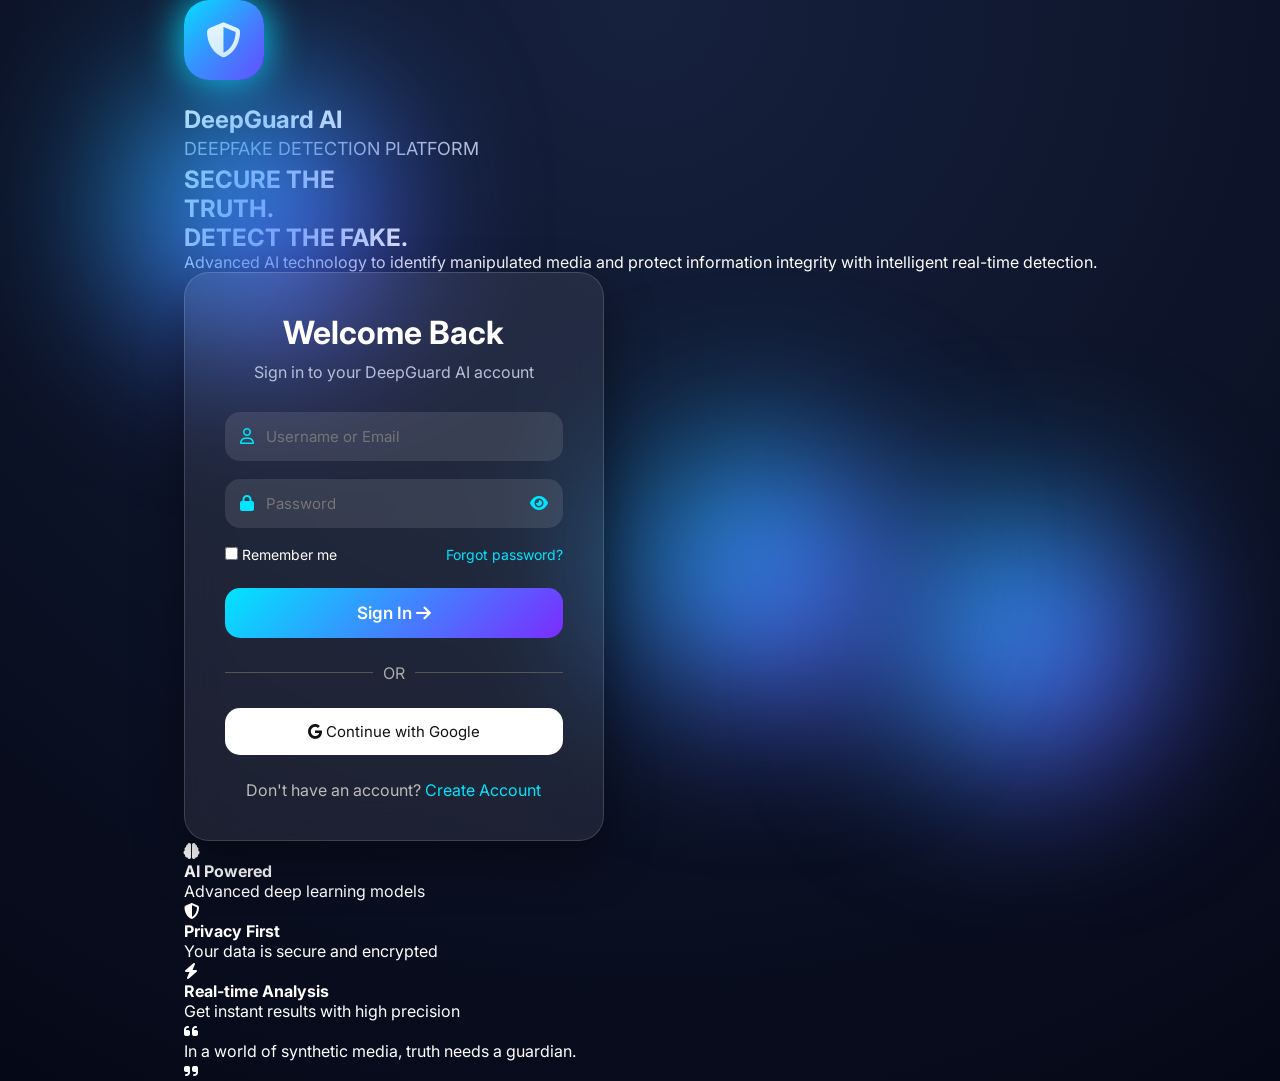
==== frontend/homepage/index1.html @ 61707c57 "Rename index.html to login.html" ====
<!DOCTYPE html>
<html lang="en">

<head>

    <meta charset="UTF-8">

    <meta name="viewport"
    content="width=device-width, initial-scale=1.0">

    <title>DeepGuard AI</title>

    <link rel="stylesheet"
    href="style.css">

    <!-- Google Font -->

    <link href="https://fonts.googleapis.com/css2?family=Inter:wght@300;400;500;600;700;800&display=swap"
    rel="stylesheet">

    <!-- Font Awesome -->

    <link rel="stylesheet"
    href="https://cdnjs.cloudflare.com/ajax/libs/font-awesome/6.7.2/css/all.min.css">

</head>

<body>

<div class="background">

    <span></span>

    <span></span>

    <span></span>

</div>

<div class="main-panel">

    <div class="overlay"></div>

    <!-- LEFT SIDE -->

    <section class="hero">

        <div class="brand">

            <div class="logo">

                <i class="fa-solid fa-shield-halved"></i>

            </div>

            <div>

                <h2>DeepGuard <span>AI</span></h2>

                <p>DEEPFAKE DETECTION PLATFORM</p>

            </div>

        </div>

        <div class="hero-text">

            <h1>

                SECURE THE

                <br>

                TRUTH.

                <br>

                <span>DETECT</span> THE FAKE.

            </h1>

            <p>

                Advanced AI technology to identify manipulated
                media and protect information integrity with
                intelligent real-time detection.

            </p>

        </div>

    </section>

    <!-- LOGIN -->

    <section class="login-card">

        <h2>

            Welcome <span>Back</span>

        </h2>

        <p class="subtitle">

            Sign in to your DeepGuard AI account

        </p>

        <form id="loginForm">

            <div class="input-box">

                <i class="fa-regular fa-user"></i>

                <input

                type="text"

                placeholder="Username or Email"

                required>

            </div>

            <div class="input-box">

                <i class="fa-solid fa-lock"></i>

                <input

                id="password"

                type="password"

                placeholder="Password"

                required>

                <i

                class="fa-solid fa-eye"

                id="togglePassword">

                </i>

            </div>

            <div class="options">

                <label>

                    <input type="checkbox">

                    Remember me

                </label>

                <a href="#">

                    Forgot password?

                </a>

            </div>

            <button

            type="submit"

            class="login-btn">

                Sign In

                <i class="fa-solid fa-arrow-right"></i>

            </button>

            <div class="divider">

                <span></span>

                OR

                <span></span>

            </div>
                        <button
            type="button"
            class="social">

                <i class="fa-brands fa-google"></i>

                Continue with Google

            </button>

            <p class="signup">

                Don't have an account?

                <a href="#">

                    Create Account

                </a>

            </p>

        </form>

    </section>

    <!-- BOTTOM FEATURE BAR -->

    <section class="bottom-bar">

        <div class="feature">

            <i class="fa-solid fa-brain"></i>

            <div>

                <h4>AI Powered</h4>

                <p>

                    Advanced deep learning
                    models

                </p>

            </div>

        </div>

        <div class="feature">

            <i class="fa-solid fa-shield-halved"></i>

            <div>

                <h4>Privacy First</h4>

                <p>

                    Your data is secure
                    and encrypted

                </p>

            </div>

        </div>

        <div class="feature">

            <i class="fa-solid fa-bolt"></i>

            <div>

                <h4>Real-time Analysis</h4>

                <p>

                    Get instant results with
                    high precision

                </p>

            </div>

        </div>

        <div class="quote">

            <i class="fa-solid fa-quote-left"></i>

            <p>

                In a world of synthetic media,
                truth needs a guardian.

            </p>

            <i class="fa-solid fa-quote-right"></i>

        </div>

    </section>

</div>

<script src="script.js"></script>

</body>

</html
---- frontend/homepage/style.css ----
*{
    margin:0;
    padding:0;
    box-sizing:border-box;
    font-family:'Inter',sans-serif;
}


body{

    min-height:100vh;

    display:flex;
    justify-content:center;
    align-items:center;

    background:
    radial-gradient(circle at top,#16213e,#050816);

    color:white;

    overflow:hidden;

}


/* Animated background */

.background span{

    position:absolute;

    width:250px;
    height:250px;

    border-radius:50%;

    background:
    linear-gradient(
        135deg,
        #00e5ff,
        #7b2cff
    );

    filter:blur(80px);

    animation:float 8s infinite alternate;

}


.background span:nth-child(1){

    top:10%;
    left:10%;

}


.background span:nth-child(2){

    bottom:15%;
    right:10%;

    animation-delay:2s;

}


.background span:nth-child(3){

    top:50%;
    left:50%;

    animation-delay:4s;

}



@keyframes float{

    from{
        transform:translateY(0);
    }

    to{
        transform:translateY(80px);
    }

}



.container{

    width:90%;
    max-width:1100px;

    display:flex;

    justify-content:space-between;

    align-items:center;

    gap:40px;

    z-index:2;

}



/* Branding */

.brand{

    width:45%;

}


.logo{

    width:80px;
    height:80px;

    display:flex;
    justify-content:center;
    align-items:center;

    background:
    linear-gradient(
        135deg,
        #00e5ff,
        #7b2cff
    );

    border-radius:25px;

    font-size:35px;

    margin-bottom:25px;

    box-shadow:
    0 0 40px #00e5ff;

}



.brand h1{

    font-size:48px;

    margin-bottom:20px;

}


.brand p{

    color:#b8c2d9;

    line-height:1.7;

    font-size:18px;

}



/* Login card */


.login-card{

    width:420px;

    padding:40px;

    background:
    rgba(255,255,255,0.08);

    backdrop-filter:blur(20px);

    border-radius:25px;

    border:
    1px solid rgba(255,255,255,.15);


    box-shadow:
    0 20px 50px rgba(0,0,0,.4);

}



.login-card h2{

    text-align:center;

    font-size:32px;

}


.subtitle{

    text-align:center;

    color:#b5bfd8;

    margin:10px 0 30px;

}




.input-box{

    display:flex;

    align-items:center;

    gap:12px;

    background:
    rgba(255,255,255,.1);

    padding:15px;

    border-radius:15px;

    margin-bottom:18px;

}



.input-box input{

    flex:1;

    background:none;

    border:none;

    outline:none;

    color:white;

    font-size:15px;

}



.input-box i{

    color:#00e5ff;

}




.options{

    display:flex;

    justify-content:space-between;

    font-size:14px;

    margin-bottom:25px;

}


.options a,
.signup a{

    color:#00e5ff;

    text-decoration:none;

}



.login-btn{

    width:100%;

    padding:15px;

    border:none;

    border-radius:15px;

    cursor:pointer;

    color:white;

    font-size:17px;

    font-weight:600;


    background:
    linear-gradient(
        135deg,
        #00e5ff,
        #7b2cff
    );


    transition:.3s;

}


.login-btn:hover{

    transform:translateY(-3px);

    box-shadow:
    0 10px 30px #00e5ff;

}




.divider{

    display:flex;

    align-items:center;

    gap:10px;

    margin:25px 0;

    color:#aaa;

}



.divider span{

    flex:1;

    height:1px;

    background:#555;

}



.social{

    width:100%;

    padding:14px;

    border-radius:15px;

    background:white;

    color:#111;

    border:none;

    cursor:pointer;

    font-size:15px;

}



.signup{

    text-align:center;

    margin-top:25px;

    color:#bbb;

}



/* Mobile */

@media(max-width:850px){


.container{

    flex-direction:column;

    text-align:center;

}


.brand{

    width:100%;

}


.brand h1{

    font-size:38px;

}


.login-card{

    width:100%;

    max-width:420px;

}


}
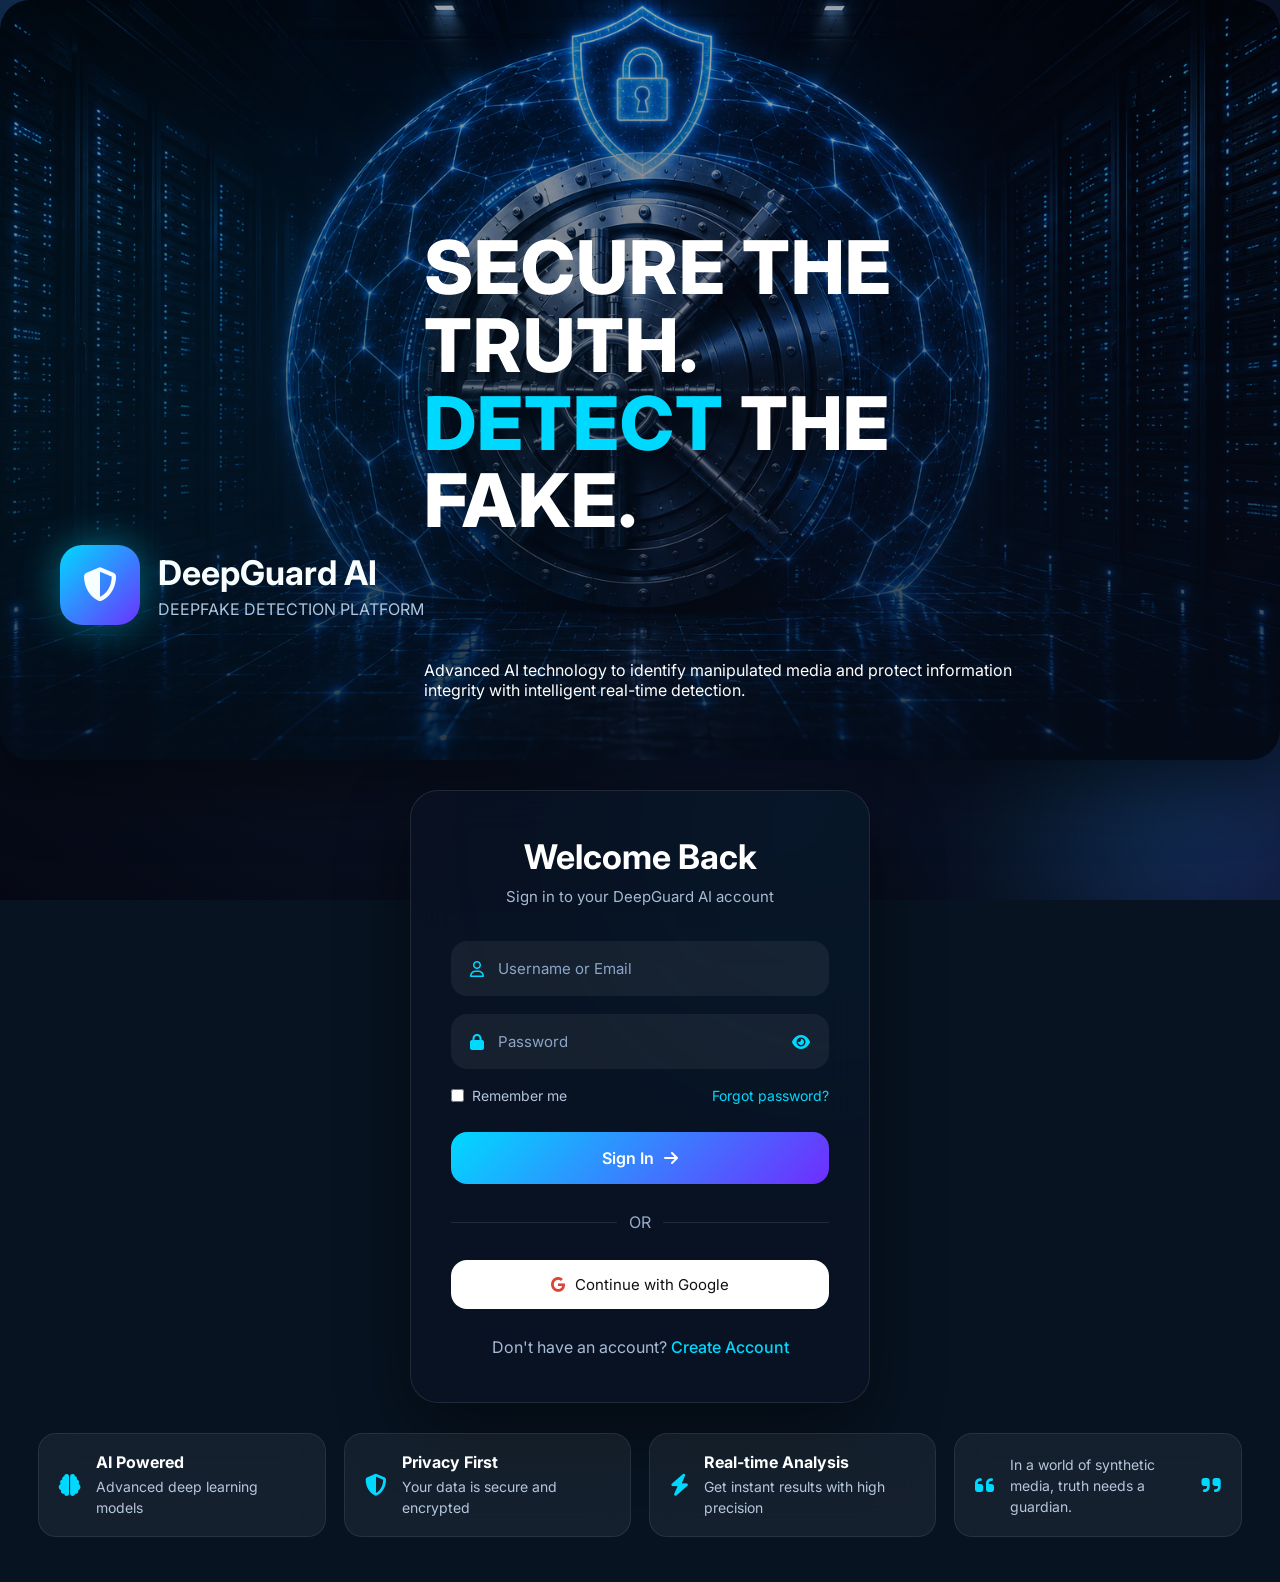
==== commit 840f0c18: "Final check and compliation of aspects" ====
--- a/frontend/homepage/index1.html
+++ b/frontend/homepage/index1.html
@@ -11,7 +11,7 @@
     <title>DeepGuard AI</title>
 
     <link rel="stylesheet"
-    href="style.css">
+    href="/frontend/homepage/style1.css">
 
     <!-- Google Font -->
 
@@ -200,7 +200,7 @@
 
                 Don't have an account?
 
-                <a href="#">
+                <a href="/frontend/homepage/register.html">
 
                     Create Account
 
@@ -292,8 +292,8 @@
 
 </div>
 
-<script src="script.js"></script>
+<script src="/frontend/homepage/script1.js"></script>
 
 </body>
 
-</html+</html
--- a/frontend/homepage/style1.css
+++ b/frontend/homepage/style1.css
@@ -0,0 +1,1048 @@
+/* ==========================================
+   DeepGuard AI
+   style.css (Part 1)
+========================================== */
+
+*{
+    margin:0;
+    padding:0;
+    box-sizing:border-box;
+    font-family:'Inter',sans-serif;
+}
+
+html{
+    scroll-behavior:smooth;
+}
+
+body{
+
+    min-height:100vh;
+
+    background:#071321;
+
+    color:#fff;
+
+    overflow-x:hidden;
+
+    position:relative;
+
+}
+
+/* ==========================================
+   Animated Background
+========================================== */
+
+.background{
+
+    position:fixed;
+
+    inset:0;
+
+    z-index:-5;
+
+    overflow:hidden;
+
+    background:
+    radial-gradient(circle at top,#132743,#050814);
+
+}
+
+.background span{
+
+    position:absolute;
+
+    width:350px;
+    height:350px;
+
+    border-radius:50%;
+
+    filter:blur(100px);
+
+    opacity:.28;
+
+    background:
+    linear-gradient(
+        135deg,
+        #00d9ff,
+        #6f2dff
+    );
+
+    animation:float 14s infinite alternate ease-in-out;
+
+}
+
+.background span:nth-child(1){
+
+    top:-120px;
+    left:-80px;
+
+}
+
+.background span:nth-child(2){
+
+    bottom:-120px;
+    right:-120px;
+
+    animation-delay:3s;
+
+}
+
+.background span:nth-child(3){
+
+    top:40%;
+    left:45%;
+
+    animation-delay:6s;
+
+}
+
+@keyframes float{
+
+    from{
+
+        transform:
+        translate(0,0)
+        scale(1);
+
+    }
+
+    to{
+
+        transform:
+        translate(80px,-70px)
+        scale(1.15);
+
+    }
+
+}
+
+/* ==========================================
+   Main Container
+========================================== */
+
+.container{
+
+    width:94%;
+
+    max-width:1450px;
+
+    min-height:auto;
+
+    margin:auto;
+
+    display:grid;
+
+    grid-template-columns:58% 42%;
+    gap:35px;
+    align-items:center;
+    padding:35px 0;
+
+}
+
+/* ==========================================
+   Hero Section
+========================================== */
+
+.hero{
+
+    position:relative;
+
+    min-height:760px;
+
+    border-radius:30px;
+
+    overflow:hidden;
+
+    display:flex;
+
+    align-items:flex-end;
+
+    padding:60px;
+
+    background:
+
+    linear-gradient(
+
+        rgba(5,12,25,.35),
+
+        rgba(5,12,25,.82)
+
+    ),
+
+    url("vault-bg.png");
+
+    background-size:cover;
+
+    background-position:center;
+
+    box-shadow:
+    0 25px 70px rgba(0,0,0,.45);
+
+}
+
+/* ==========================================
+   Overlay
+========================================== */
+
+.hero-overlay{
+
+    position:absolute;
+
+    inset:0;
+
+    background:
+
+    linear-gradient(
+
+        to right,
+
+        rgba(4,10,22,.86),
+
+        rgba(4,10,22,.52),
+
+        rgba(4,10,22,.22)
+
+    );
+
+}
+
+/* ==========================================
+   Hero Content
+========================================== */
+
+.hero-text{
+
+    position:relative;
+
+    z-index:2;
+
+    max-width:620px;
+
+}
+
+/* ==========================================
+   Brand
+========================================== */
+
+.brand{
+
+    display:flex;
+
+    align-items:center;
+
+    gap:18px;
+
+    margin-bottom:75px;
+
+}
+
+.logo{
+
+    width:80px;
+
+    height:80px;
+
+    display:flex;
+
+    justify-content:center;
+
+    align-items:center;
+
+    border-radius:22px;
+
+    font-size:34px;
+
+    background:
+
+    linear-gradient(
+
+        135deg,
+
+        #00d9ff,
+
+        #6f2dff
+
+    );
+
+    box-shadow:
+
+    0 0 40px rgba(0,217,255,.45);
+
+}
+
+.brand h2{
+
+    font-size:34px;
+
+    font-weight:700;
+
+}
+
+.brand p{
+
+    color:#b3c5dd;
+
+    margin-top:6px;
+
+}
+
+/* ==========================================
+   Main Heading
+========================================== */
+
+.hero h1{
+
+    font-size:74px;
+
+    font-weight:800;
+
+    line-height:1.05;
+
+    letter-spacing:1px;
+
+    margin-bottom:120px;
+
+}
+
+.hero h1 span{
+
+    color:#00d9ff;
+
+}
+
+/* ==========================================
+   Description
+========================================== */
+
+.description{
+
+    position:absolute;
+
+    left:60px;
+
+    bottom:55px;
+
+    width:500px;
+
+}
+
+.description p{
+
+    color:#d6dfec;
+
+    line-height:1.9;
+
+    font-size:18px;
+
+}
+
+/* ==========================================
+   Soft Hero Glow
+========================================== */
+
+.hero::after{
+
+    content:"";
+
+    position:absolute;
+
+    width:520px;
+
+    height:520px;
+
+    background:#00d9ff;
+
+    filter:blur(180px);
+
+    opacity:.08;
+
+    left:-180px;
+
+    top:80px;
+
+    pointer-events:none;
+
+}
+
+/* ==========================================
+   LOGIN CARD
+========================================== */
+
+.login-card{
+
+    position:relative;
+
+    width:100%;
+    max-width:460px;
+
+    margin:30px auto;
+
+    padding:45px 40px;
+
+    background:rgba(10,18,35,.78);
+
+    backdrop-filter:blur(22px);
+
+    border:1px solid rgba(255,255,255,.10);
+
+    border-radius:28px;
+
+    box-shadow:
+    0 25px 70px rgba(0,0,0,.45);
+
+    overflow:hidden;
+
+}
+
+.login-card::before{
+
+    content:"";
+
+    position:absolute;
+
+    width:320px;
+    height:320px;
+
+    top:-120px;
+    right:-120px;
+
+    border-radius:50%;
+
+    background:#00d9ff;
+
+    filter:blur(140px);
+
+    opacity:.08;
+
+    z-index:-1;
+
+}
+
+.login-card h2{
+
+    text-align:center;
+
+    font-size:34px;
+
+    margin-bottom:10px;
+
+    font-weight:700;
+
+}
+
+.subtitle{
+
+    text-align:center;
+
+    color:#a7bbd5;
+
+    margin-bottom:35px;
+
+    font-size:15px;
+
+}
+
+
+/* ==========================================
+   INPUT BOXES
+========================================== */
+
+.input-box{
+
+    display:flex;
+
+    align-items:center;
+
+    gap:14px;
+
+    padding:17px 18px;
+
+    margin-bottom:18px;
+
+    border-radius:16px;
+
+    background:rgba(255,255,255,.06);
+
+    border:1px solid transparent;
+
+    transition:.3s;
+
+}
+
+.input-box:focus-within{
+
+    border-color:#00d9ff;
+
+    box-shadow:
+    0 0 18px rgba(0,217,255,.25);
+
+}
+
+.input-box i{
+
+    color:#00d9ff;
+
+    font-size:16px;
+
+}
+
+.input-box input{
+
+    flex:1;
+
+    background:none;
+
+    border:none;
+
+    outline:none;
+
+    color:#fff;
+
+    font-size:15px;
+
+}
+
+.input-box input::placeholder{
+
+    color:#8ca5c7;
+
+}
+
+#togglePassword{
+
+    cursor:pointer;
+
+}
+
+
+/* ==========================================
+   OPTIONS
+========================================== */
+
+.options{
+
+    display:flex;
+
+    justify-content:space-between;
+
+    align-items:center;
+
+    margin:8px 0 28px;
+
+    font-size:14px;
+
+}
+
+.options label{
+
+    display:flex;
+
+    align-items:center;
+
+    gap:8px;
+
+    color:#b4c5dc;
+
+}
+
+.options input{
+
+    accent-color:#00d9ff;
+
+}
+
+.options a{
+
+    color:#00d9ff;
+
+    text-decoration:none;
+
+}
+
+.options a:hover{
+
+    text-decoration:underline;
+
+}
+
+
+/* ==========================================
+   LOGIN BUTTON
+========================================== */
+
+.login-btn{
+
+    width:100%;
+
+    padding:16px;
+
+    border:none;
+
+    border-radius:16px;
+
+    cursor:pointer;
+
+    color:white;
+
+    font-size:16px;
+
+    font-weight:600;
+
+    display:flex;
+
+    justify-content:center;
+
+    align-items:center;
+
+    gap:10px;
+
+    background:
+    linear-gradient(
+        135deg,
+        #00d9ff,
+        #6f2dff
+    );
+
+    transition:.3s;
+
+}
+
+.login-btn:hover{
+
+    transform:translateY(-2px);
+
+    box-shadow:
+    0 15px 35px rgba(0,217,255,.35);
+
+}
+
+
+/* ==========================================
+   DIVIDER
+========================================== */
+
+.divider{
+
+    display:flex;
+
+    align-items:center;
+
+    gap:12px;
+
+    margin:28px 0;
+
+    color:#97abc7;
+
+}
+
+.divider span{
+
+    flex:1;
+
+    height:1px;
+
+    background:rgba(255,255,255,.10);
+
+}
+
+
+/* ==========================================
+   GOOGLE BUTTON
+========================================== */
+
+.social{
+
+    width:100%;
+
+    padding:15px;
+
+    border:none;
+
+    border-radius:16px;
+
+    cursor:pointer;
+
+    background:white;
+
+    color:#111;
+
+    font-size:15px;
+
+    display:flex;
+
+    justify-content:center;
+
+    align-items:center;
+
+    gap:10px;
+
+    transition:.3s;
+
+}
+
+.social:hover{
+
+    transform:translateY(-2px);
+
+}
+
+.social i{
+
+    color:#db4437;
+
+}
+
+
+/* ==========================================
+   SIGN UP
+========================================== */
+
+.signup{
+
+    margin-top:28px;
+
+    text-align:center;
+
+    color:#a7bbd5;
+
+}
+
+.signup a{
+
+    color:#00d9ff;
+
+    text-decoration:none;
+
+    font-weight:500;
+
+}
+
+.signup a:hover{
+
+    text-decoration:underline;
+
+}
+
+/* ==========================================
+   BOTTOM FEATURE BAR
+========================================== */
+
+.bottom-bar{
+
+    width:94%;
+
+    max-width:1450px;
+    margin:25px auto 45px;
+
+    display:grid;
+
+    grid-template-columns:repeat(4,1fr);
+
+    gap:18px;
+
+}
+
+.feature,
+.quote{
+
+    display:flex;
+
+    align-items:center;
+
+    gap:15px;
+
+    padding:18px 20px;
+
+    border-radius:18px;
+
+    background:rgba(255,255,255,.06);
+
+    backdrop-filter:blur(18px);
+
+    border:1px solid rgba(255,255,255,.08);
+
+    transition:.3s;
+
+}
+
+.feature:hover,
+.quote:hover{
+
+    transform:translateY(-4px);
+
+    border-color:rgba(0,217,255,.35);
+
+    box-shadow:0 12px 30px rgba(0,217,255,.12);
+
+}
+
+.feature i,
+.quote i{
+
+    font-size:22px;
+
+    color:#00d9ff;
+
+}
+
+.feature h4{
+
+    font-size:16px;
+
+    margin-bottom:4px;
+
+}
+
+.feature p,
+.quote p{
+
+    color:#b6c7dd;
+
+    font-size:14px;
+
+    line-height:1.5;
+
+}
+
+/* ==========================================
+   LINKS
+========================================== */
+
+a{
+
+    transition:.25s;
+
+}
+
+a:hover{
+
+    color:#66ecff;
+
+}
+
+/* ==========================================
+   BUTTON STATES
+========================================== */
+
+button{
+
+    font-family:inherit;
+
+}
+
+button:disabled{
+
+    opacity:.7;
+
+    cursor:not-allowed;
+
+}
+
+/* ==========================================
+   SCROLLBAR
+========================================== */
+
+::-webkit-scrollbar{
+
+    width:8px;
+
+}
+
+::-webkit-scrollbar-track{
+
+    background:#071321;
+
+}
+
+::-webkit-scrollbar-thumb{
+
+    background:#00d9ff;
+
+    border-radius:10px;
+
+}
+
+::-webkit-scrollbar-thumb:hover{
+
+    background:#33e3ff;
+
+}
+
+/* ==========================================
+   RESPONSIVE DESIGN
+========================================== */
+
+@media(max-width:1200px){
+
+    .container{
+
+        grid-template-columns:1fr;
+
+        gap:50px;
+
+        padding:35px 0;
+
+    }
+
+    .hero{
+
+        min-height:650px;
+
+    }
+
+    .hero-text{
+
+        max-width:100%;
+
+    }
+
+    .hero h1{
+
+        font-size:58px;
+
+        margin-bottom:180px;
+
+    }
+
+    .description{
+
+        position:static;
+
+        width:100%;
+
+        margin-top:35px;
+
+    }
+
+    .login-card{
+
+        max-width:520px;
+
+    }
+
+    .bottom-bar{
+
+        grid-template-columns:repeat(2,1fr);
+
+    }
+
+}
+
+@media(max-width:768px){
+
+    .container{
+
+        width:92%;
+
+    }
+
+    .hero{
+
+        min-height:520px;
+
+        padding:35px;
+
+        align-items:flex-end;
+
+    }
+
+    .brand{
+
+        margin-bottom:40px;
+
+    }
+
+    .logo{
+
+        width:65px;
+
+        height:65px;
+
+        font-size:28px;
+
+    }
+
+    .brand h2{
+
+        font-size:28px;
+
+    }
+
+    .hero h1{
+
+        font-size:42px;
+
+        margin-bottom:70px;
+
+    }
+
+    .description{
+
+        margin-top:20px;
+
+    }
+
+    .description p{
+
+        font-size:16px;
+
+    }
+
+    .login-card{
+
+        padding:35px 28px;
+
+    }
+
+    .bottom-bar{
+
+        grid-template-columns:1fr;
+
+    }
+
+}
+
+@media(max-width:480px){
+
+    .hero{
+
+        padding:25px;
+
+    }
+
+    .hero h1{
+
+        font-size:34px;
+
+    }
+
+    .login-card{
+
+        padding:28px 22px;
+
+    }
+
+    .login-card h2{
+
+        font-size:28px;
+
+    }
+
+    .subtitle{
+
+        font-size:14px;
+
+    }
+
+    .feature,
+    .quote{
+
+        padding:16px;
+
+    }
+
+}
+
+/* ==========================================
+   END OF FILE
+========================================== */
